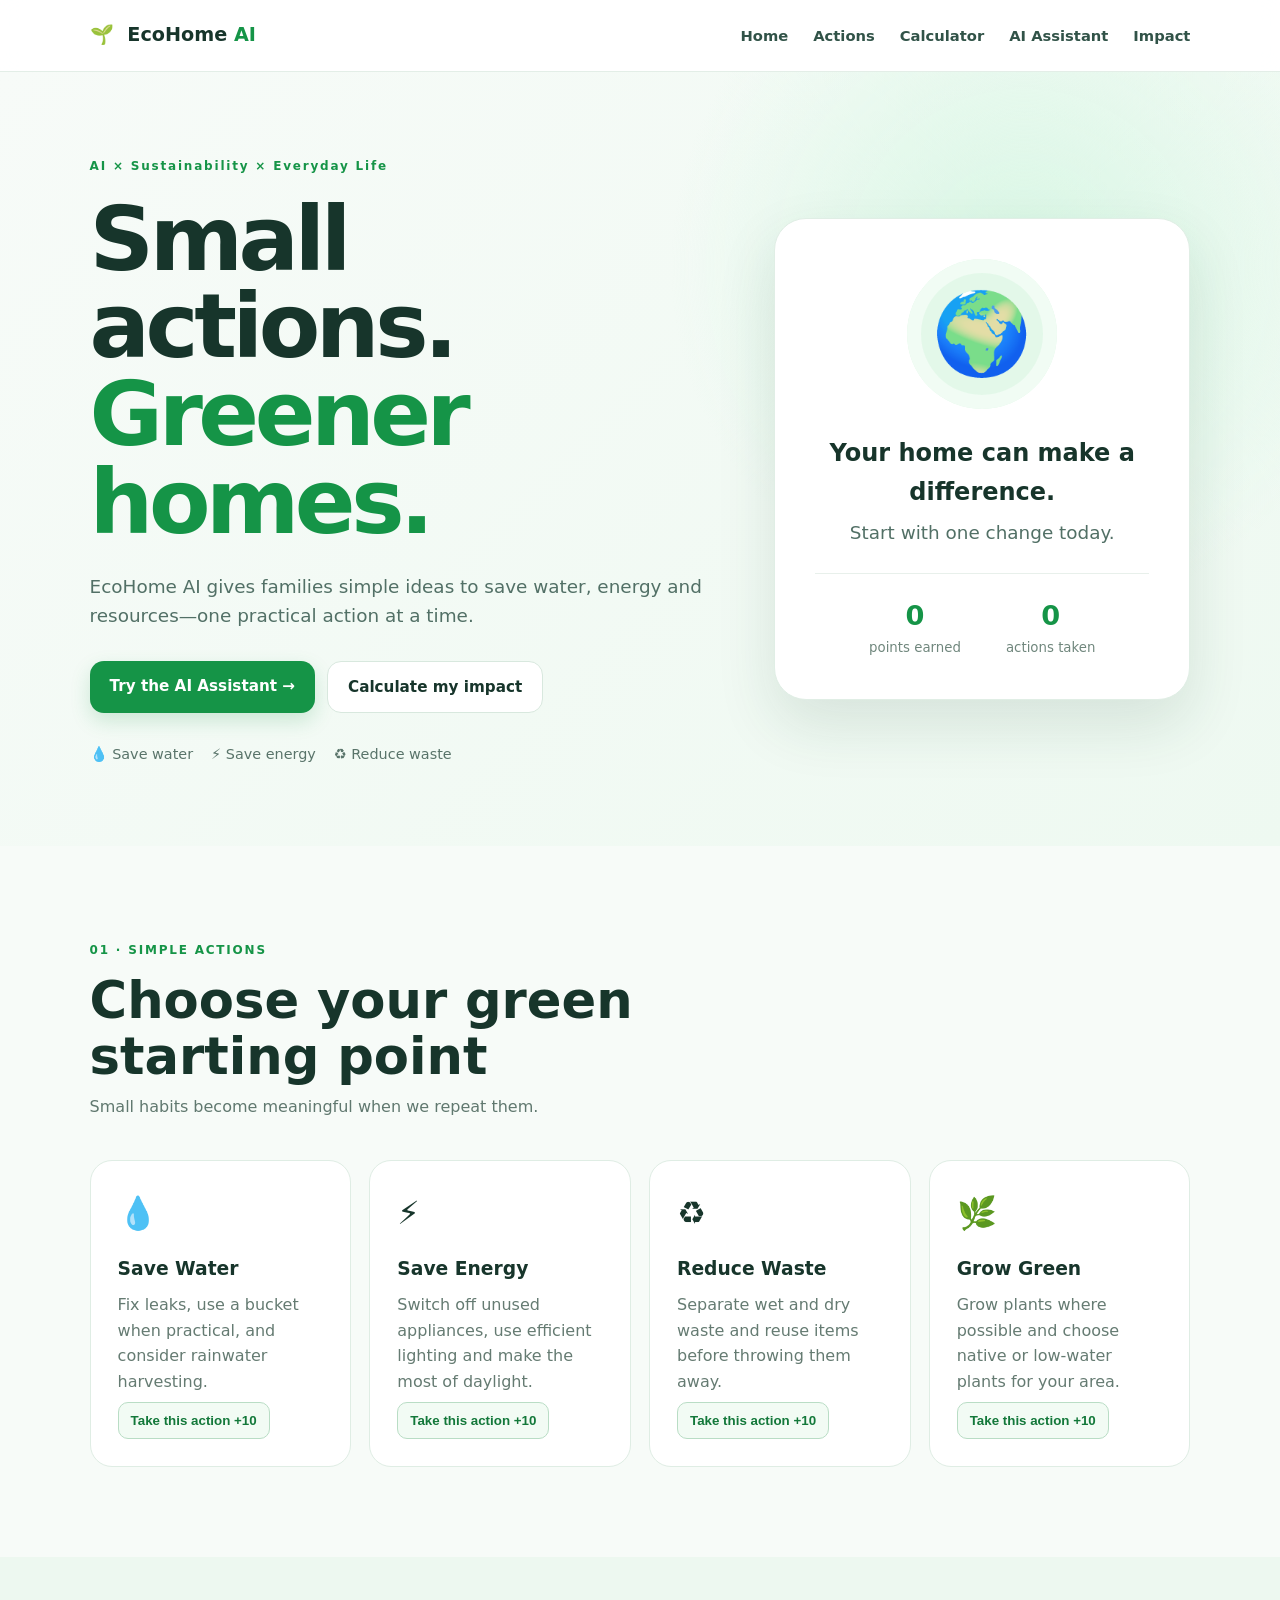
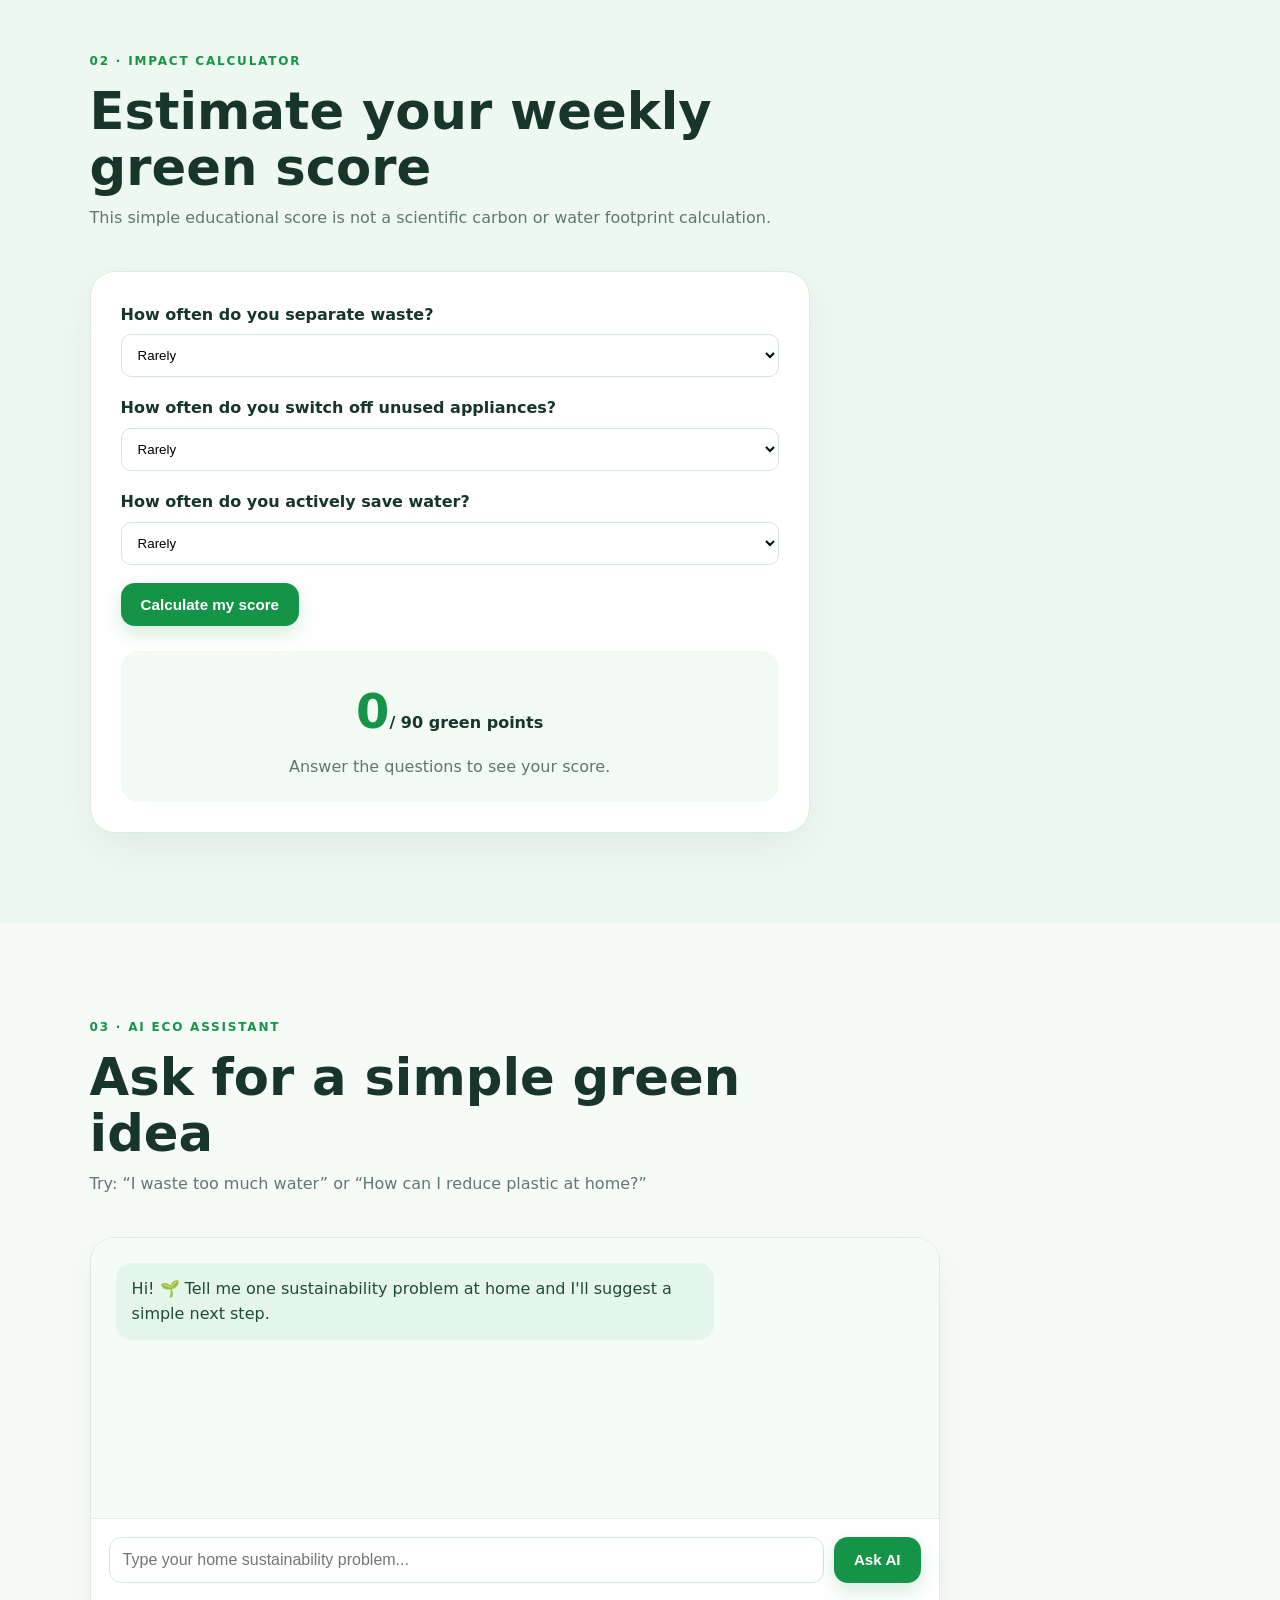
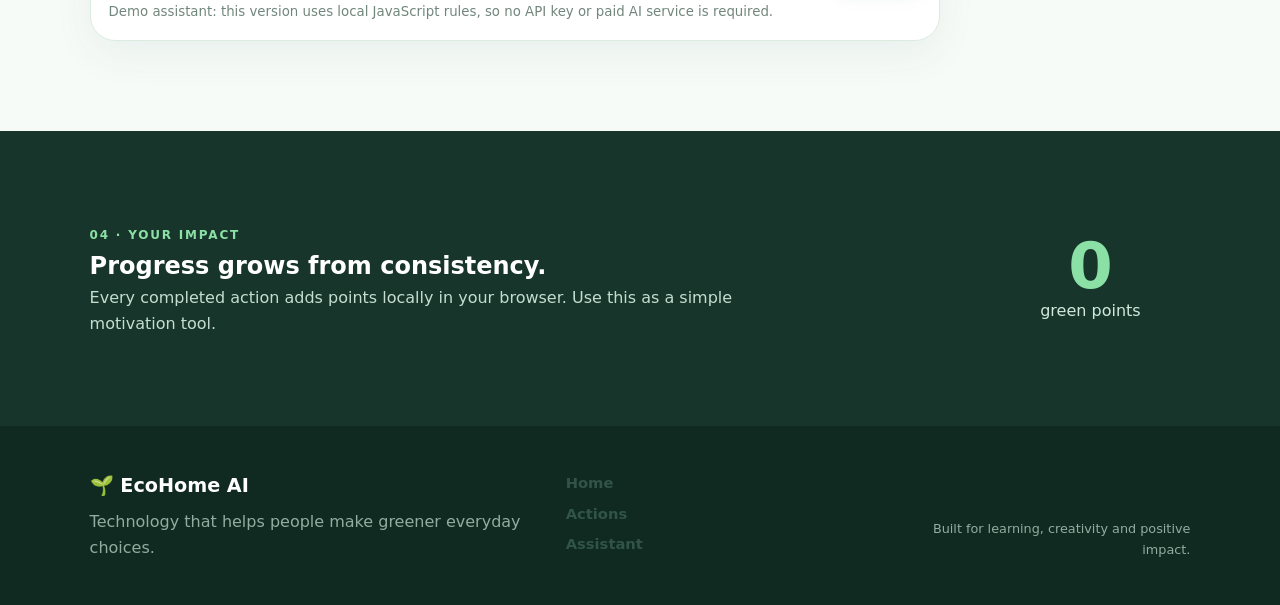
==== index.html @ 1391f14a "Add files via upload" ====
<!DOCTYPE html>
<html lang="en">
<head>
  <meta charset="UTF-8" />
  <meta name="viewport" content="width=device-width, initial-scale=1.0" />
  <meta name="description" content="EcoHome AI helps households make simple, practical sustainable choices." />
  <title>EcoHome AI | Small Actions. Greener Homes.</title>
  <link rel="stylesheet" href="styles.css" />
</head>
<body>
  <header class="nav">
    <a class="brand" href="#home"><span>🌱</span> EcoHome <b>AI</b></a>
    <button class="menu" aria-label="Open menu">☰</button>
    <nav>
      <a href="#home">Home</a>
      <a href="#actions">Actions</a>
      <a href="#calculator">Calculator</a>
      <a href="#assistant">AI Assistant</a>
      <a href="#impact">Impact</a>
    </nav>
  </header>

  <main>
    <section id="home" class="hero">
      <div class="hero-copy">
        <span class="eyebrow">AI × Sustainability × Everyday Life</span>
        <h1>Small actions.<br><span>Greener homes.</span></h1>
        <p>EcoHome AI gives families simple ideas to save water, energy and resources—one practical action at a time.</p>
        <div class="hero-buttons">
          <a class="btn primary" href="#assistant">Try the AI Assistant →</a>
          <a class="btn secondary" href="#calculator">Calculate my impact</a>
        </div>
        <div class="trust-row">
          <span>💧 Save water</span><span>⚡ Save energy</span><span>♻️ Reduce waste</span>
        </div>
      </div>
      <div class="hero-card">
        <div class="orb">🌍</div>
        <h3>Your home can make a difference.</h3>
        <p>Start with one change today.</p>
        <div class="mini-stats"><div><strong id="heroPoints">0</strong><small>points earned</small></div><div><strong id="heroActions">0</strong><small>actions taken</small></div></div>
      </div>
    </section>

    <section id="actions" class="section">
      <div class="section-head">
        <span class="eyebrow">01 · SIMPLE ACTIONS</span>
        <h2>Choose your green starting point</h2>
        <p>Small habits become meaningful when we repeat them.</p>
      </div>
      <div class="cards">
        <article class="card">
          <div class="icon">💧</div><h3>Save Water</h3>
          <p>Fix leaks, use a bucket when practical, and consider rainwater harvesting.</p>
          <button class="action-btn" data-points="10">Take this action +10</button>
        </article>
        <article class="card">
          <div class="icon">⚡</div><h3>Save Energy</h3>
          <p>Switch off unused appliances, use efficient lighting and make the most of daylight.</p>
          <button class="action-btn" data-points="10">Take this action +10</button>
        </article>
        <article class="card">
          <div class="icon">♻️</div><h3>Reduce Waste</h3>
          <p>Separate wet and dry waste and reuse items before throwing them away.</p>
          <button class="action-btn" data-points="10">Take this action +10</button>
        </article>
        <article class="card">
          <div class="icon">🌿</div><h3>Grow Green</h3>
          <p>Grow plants where possible and choose native or low-water plants for your area.</p>
          <button class="action-btn" data-points="10">Take this action +10</button>
        </article>
      </div>
    </section>

    <section id="calculator" class="section alt">
      <div class="section-head">
        <span class="eyebrow">02 · IMPACT CALCULATOR</span>
        <h2>Estimate your weekly green score</h2>
        <p>This simple educational score is not a scientific carbon or water footprint calculation.</p>
      </div>
      <div class="calculator">
        <label>How often do you separate waste?
          <select id="waste"><option value="0">Rarely</option><option value="10">Sometimes</option><option value="20">Usually</option><option value="30">Always</option></select>
        </label>
        <label>How often do you switch off unused appliances?
          <select id="energy"><option value="0">Rarely</option><option value="10">Sometimes</option><option value="20">Usually</option><option value="30">Always</option></select>
        </label>
        <label>How often do you actively save water?
          <select id="water"><option value="0">Rarely</option><option value="10">Sometimes</option><option value="20">Usually</option><option value="30">Always</option></select>
        </label>
        <button class="btn primary" id="calculate">Calculate my score</button>
        <div class="score" id="scoreBox"><strong id="score">0</strong><span>/ 90 green points</span><p id="scoreMessage">Answer the questions to see your score.</p></div>
      </div>
    </section>

    <section id="assistant" class="section">
      <div class="section-head">
        <span class="eyebrow">03 · AI ECO ASSISTANT</span>
        <h2>Ask for a simple green idea</h2>
        <p>Try: “I waste too much water” or “How can I reduce plastic at home?”</p>
      </div>
      <div class="assistant">
        <div class="chat" id="chat">
          <div class="bubble bot">Hi! 🌱 Tell me one sustainability problem at home and I'll suggest a simple next step.</div>
        </div>
        <form id="chatForm" class="chat-form">
          <input id="userInput" placeholder="Type your home sustainability problem..." autocomplete="off" />
          <button class="btn primary" type="submit">Ask AI</button>
        </form>
        <small class="note">Demo assistant: this version uses local JavaScript rules, so no API key or paid AI service is required.</small>
      </div>
    </section>

    <section id="impact" class="section impact">
      <div>
        <span class="eyebrow">04 · YOUR IMPACT</span>
        <h2>Progress grows from consistency.</h2>
        <p>Every completed action adds points locally in your browser. Use this as a simple motivation tool.</p>
      </div>
      <div class="impact-number"><strong id="impactPoints">0</strong><span>green points</span></div>
    </section>
  </main>

  <footer>
    <div><strong>🌱 EcoHome AI</strong><p>Technology that helps people make greener everyday choices.</p></div>
    <div class="footer-links"><a href="#home">Home</a><a href="#actions">Actions</a><a href="#assistant">Assistant</a></div>
    <p class="copyright">Built for learning, creativity and positive impact.</p>
  </footer>

  <script src="script.js"></script>
</body>
</html>
---- styles.css ----
*{box-sizing:border-box;margin:0;padding:0}html{scroll-behavior:smooth}body{font-family:Inter,system-ui,-apple-system,BlinkMacSystemFont,"Segoe UI",sans-serif;color:#17352b;background:#f7fbf8;line-height:1.6}.nav{height:72px;display:flex;align-items:center;justify-content:space-between;padding:0 7%;background:rgba(255,255,255,.9);backdrop-filter:blur(12px);position:sticky;top:0;z-index:10;border-bottom:1px solid #e3eee7}.brand{font-size:1.2rem;font-weight:800;color:#17352b;text-decoration:none}.brand span{margin-right:7px}.brand b{color:#159447}.nav nav{display:flex;gap:25px}.nav nav a,.footer-links a{color:#315348;text-decoration:none;font-weight:600;font-size:.92rem}.menu{display:none;background:none;border:0;font-size:1.5rem}.hero{min-height:650px;padding:80px 7%;display:grid;grid-template-columns:1.2fr .8fr;gap:60px;align-items:center;background:radial-gradient(circle at 80% 25%,#d9f7e5,transparent 30%),linear-gradient(135deg,#f7fbf8,#eef9f1)}.eyebrow{font-size:.75rem;letter-spacing:.15em;font-weight:800;color:#159447}.hero h1{font-size:clamp(3rem,7vw,6.2rem);line-height:.98;margin:18px 0 25px;letter-spacing:-.05em}.hero h1 span{color:#159447}.hero p{max-width:620px;font-size:1.15rem;color:#527066}.hero-buttons{display:flex;gap:12px;flex-wrap:wrap;margin:30px 0}.btn{display:inline-block;border:0;border-radius:14px;padding:13px 20px;font-weight:800;text-decoration:none;cursor:pointer;font-size:.95rem}.primary{background:#159447;color:#fff;box-shadow:0 8px 20px rgba(21,148,71,.18)}.secondary{background:#fff;color:#17352b;border:1px solid #d8e8de}.trust-row{display:flex;gap:18px;flex-wrap:wrap;color:#59746a;font-size:.9rem}.hero-card{background:#fff;border:1px solid #e0eee5;border-radius:32px;padding:40px;box-shadow:0 25px 60px rgba(22,70,46,.12);text-align:center}.orb{width:150px;height:150px;border-radius:50%;margin:0 auto 25px;display:grid;place-items:center;font-size:5rem;background:#e3f8e9;box-shadow:inset 0 0 0 14px #f1fcf4}.hero-card h3{font-size:1.5rem}.hero-card p{margin:7px 0 25px}.mini-stats{display:flex;justify-content:center;gap:45px;border-top:1px solid #e8f0eb;padding-top:20px}.mini-stats div{display:grid}.mini-stats strong{font-size:1.7rem;color:#159447}.mini-stats small{color:#70877d}.section{padding:90px 7%}.alt{background:#edf8f0}.section-head{max-width:760px;margin-bottom:40px}.section-head h2{font-size:clamp(2rem,4vw,3.3rem);line-height:1.1;margin:10px 0}.section-head p{color:#60786f}.cards{display:grid;grid-template-columns:repeat(4,1fr);gap:18px}.card{background:#fff;border:1px solid #dfede4;border-radius:22px;padding:27px;transition:.2s}.card:hover{transform:translateY(-5px);box-shadow:0 15px 35px rgba(20,80,45,.09)}.icon{font-size:2rem;margin-bottom:15px}.card h3{margin-bottom:8px}.card p{color:#657b72;min-height:110px}.action-btn{border:1px solid #b9ddc5;background:#f2fbf4;color:#13783a;border-radius:10px;padding:10px 12px;font-weight:800;cursor:pointer}.calculator{max-width:720px;background:#fff;border-radius:25px;border:1px solid #dcebe1;padding:30px;box-shadow:0 15px 40px rgba(25,70,45,.06)}.calculator label{display:block;font-weight:700;margin-bottom:18px}.calculator select{display:block;width:100%;margin-top:7px;padding:12px;border:1px solid #d4e4da;border-radius:10px;background:#fff}.score{margin-top:25px;text-align:center;background:#f1faf3;border-radius:18px;padding:22px}.score strong{font-size:3rem;color:#159447}.score span{font-weight:700}.score p{color:#5f776d;margin-top:5px}.assistant{max-width:850px;border:1px solid #dcebe1;border-radius:25px;background:#fff;overflow:hidden;box-shadow:0 15px 40px rgba(25,70,45,.06)}.chat{min-height:280px;padding:25px;background:#f5fbf7}.bubble{max-width:75%;padding:13px 16px;border-radius:16px;margin-bottom:12px}.bot{background:#e4f5e9;color:#204c37}.user{background:#159447;color:#fff;margin-left:auto}.chat-form{display:flex;gap:10px;padding:18px;border-top:1px solid #e1eee5}.chat-form input{flex:1;border:1px solid #d4e4da;border-radius:12px;padding:13px;font-size:1rem}.note{display:block;padding:0 18px 18px;color:#71867d}.impact{display:flex;justify-content:space-between;align-items:center;gap:30px;background:#17352b;color:#fff}.impact .eyebrow{color:#8be0a5}.impact p{max-width:650px;color:#c5ddd0}.impact-number{text-align:center;min-width:200px}.impact-number strong{display:block;font-size:4rem;color:#8be0a5;line-height:1}.impact-number span{color:#d3e8dc}footer{padding:45px 7%;background:#102a21;color:#d7e8df;display:grid;grid-template-columns:1.5fr 1fr 1fr;gap:30px}footer strong{font-size:1.2rem;color:#fff}footer p{color:#91aca0;margin-top:7px}.footer-links{display:flex;flex-direction:column;gap:7px}.copyright{text-align:right;align-self:end;font-size:.8rem}@media(max-width:850px){.nav nav{display:none}.menu{display:block}.hero{grid-template-columns:1fr;padding-top:55px}.cards{grid-template-columns:1fr 1fr}.impact{flex-direction:column;align-items:flex-start}footer{grid-template-columns:1fr}.copyright{text-align:left}}@media(max-width:550px){.cards{grid-template-columns:1fr}.hero{padding-left:5%;padding-right:5%}.section{padding:65px 5%}.hero h1{font-size:3.4rem}.hero-card{padding:28px}.chat-form{flex-direction:column}}
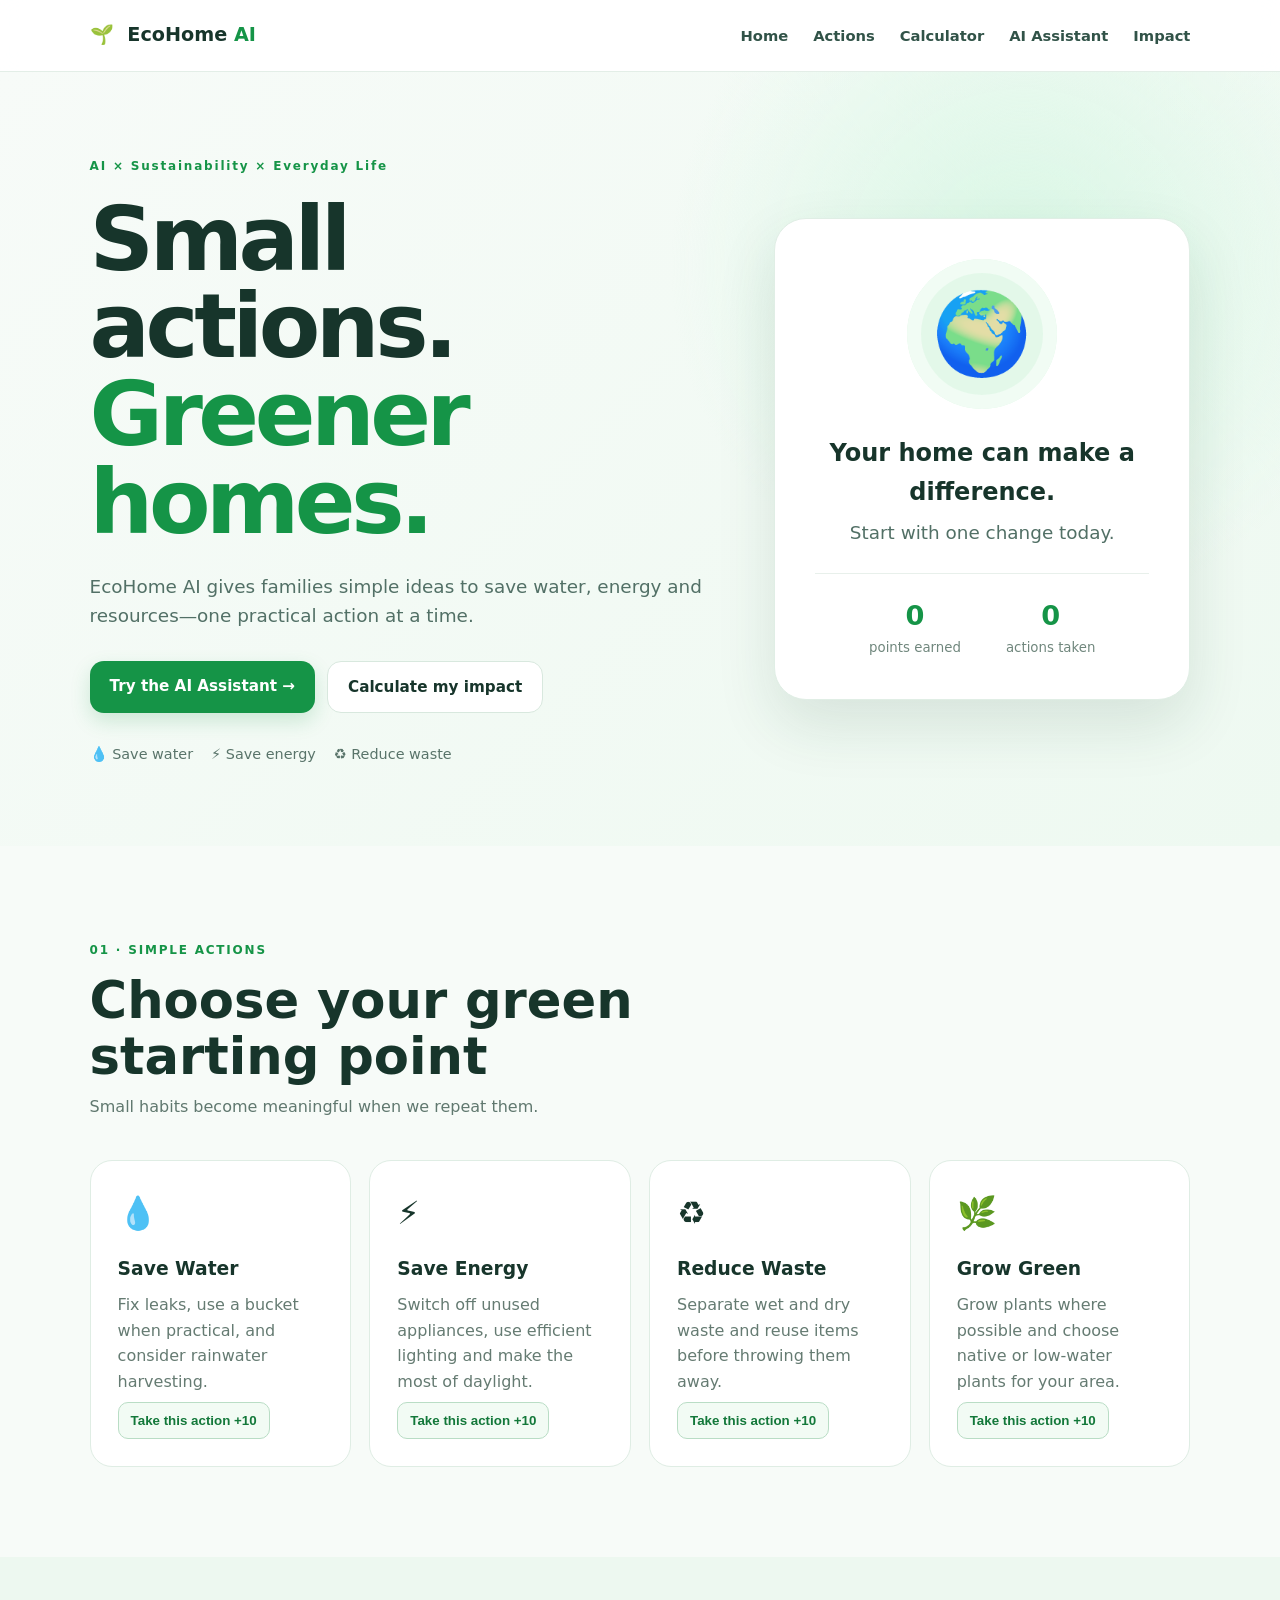
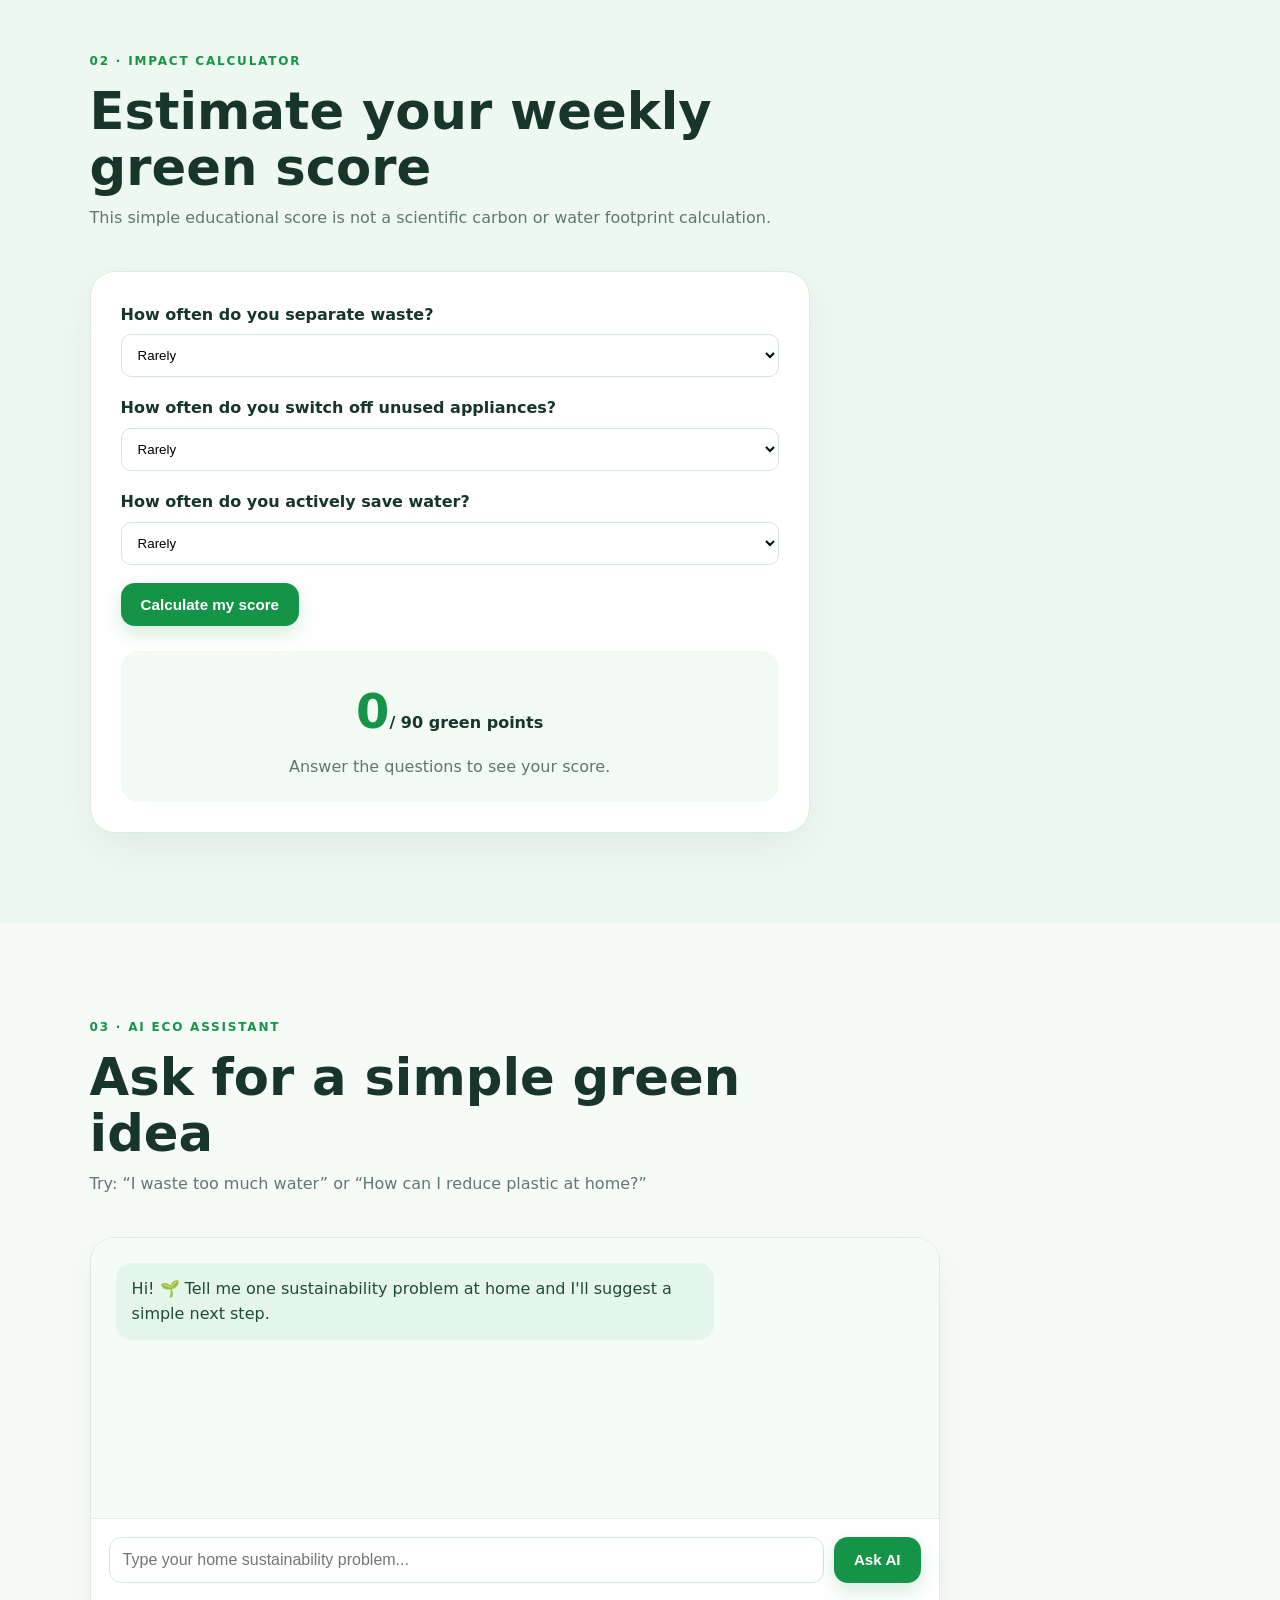
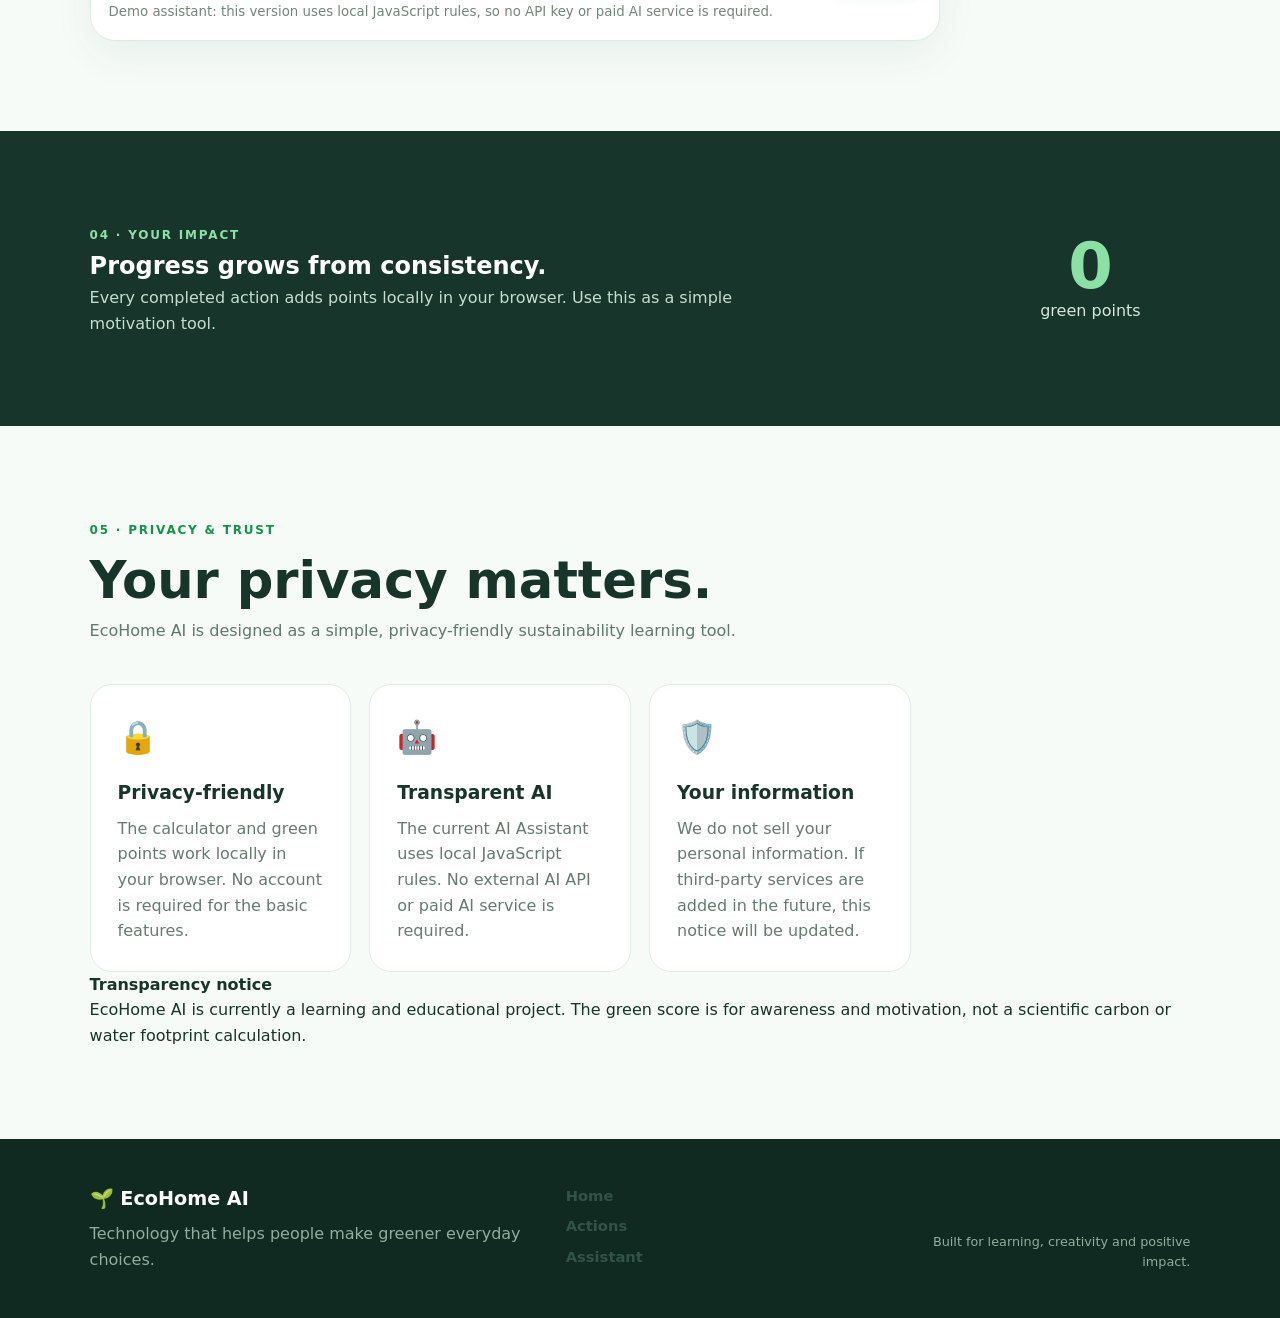
==== commit c7071f62: "index.html" ====
--- a/index.html
+++ b/index.html
@@ -119,6 +119,57 @@
       </div>
       <div class="impact-number"><strong id="impactPoints">0</strong><span>green points</span></div>
     </section>
+
+    <!-- PRIVACY & TRUST -->
+    <section id="privacy" class="section privacy">
+      <div class="section-head">
+        <span class="eyebrow">05 · PRIVACY & TRUST</span>
+        <h2>Your privacy matters.</h2>
+        <p>
+          EcoHome AI is designed as a simple, privacy-friendly
+          sustainability learning tool.
+        </p>
+      </div>
+
+      <div class="cards">
+        <article class="card">
+          <div class="icon">🔒</div>
+          <h3>Privacy-friendly</h3>
+          <p>
+            The calculator and green points work locally in your
+            browser. No account is required for the basic features.
+          </p>
+        </article>
+
+        <article class="card">
+          <div class="icon">🤖</div>
+          <h3>Transparent AI</h3>
+          <p>
+            The current AI Assistant uses local JavaScript rules.
+            No external AI API or paid AI service is required.
+          </p>
+        </article>
+
+        <article class="card">
+          <div class="icon">🛡️</div>
+          <h3>Your information</h3>
+          <p>
+            We do not sell your personal information. If third-party
+            services are added in the future, this notice will be updated.
+          </p>
+        </article>
+      </div>
+
+      <div class="privacy-note">
+        <strong>Transparency notice</strong>
+        <p>
+          EcoHome AI is currently a learning and educational project.
+          The green score is for awareness and motivation, not a
+          scientific carbon or water footprint calculation.
+        </p>
+      </div>
+    </section>
+
   </main>
 
   <footer>
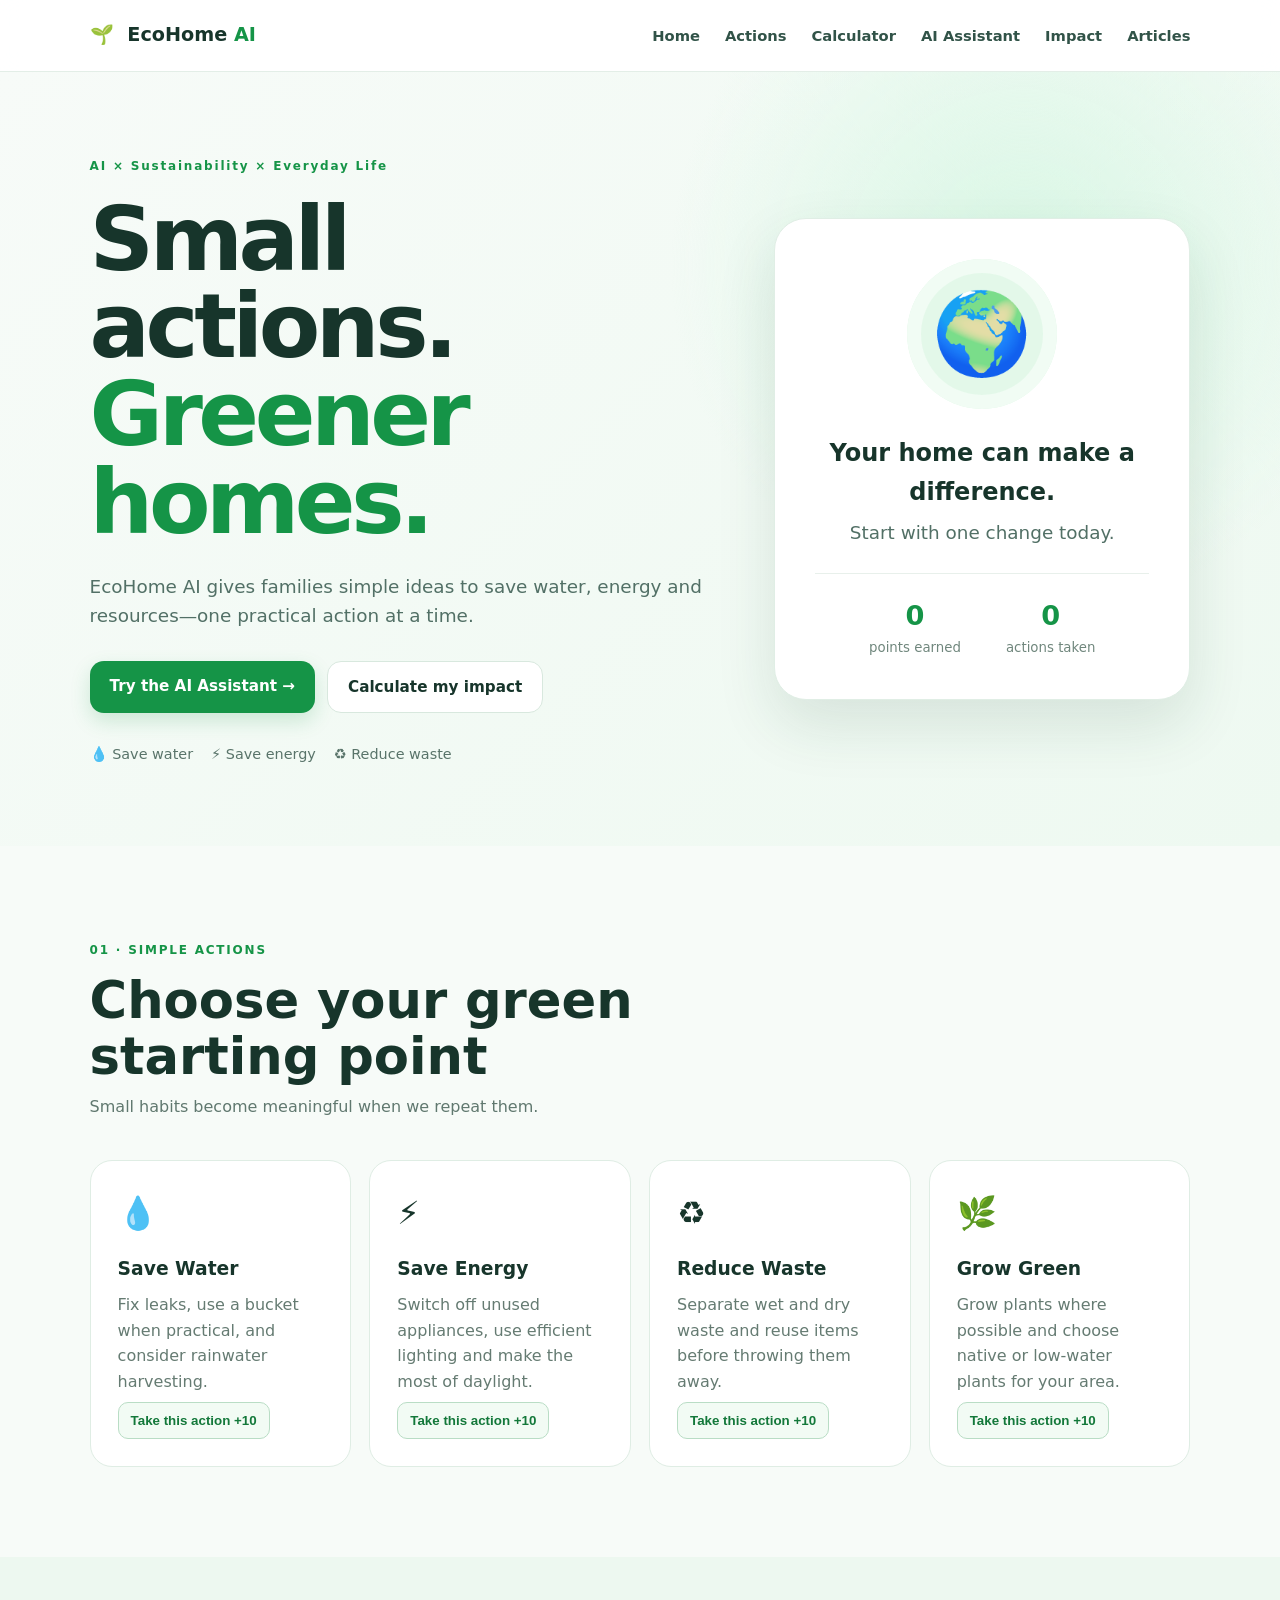
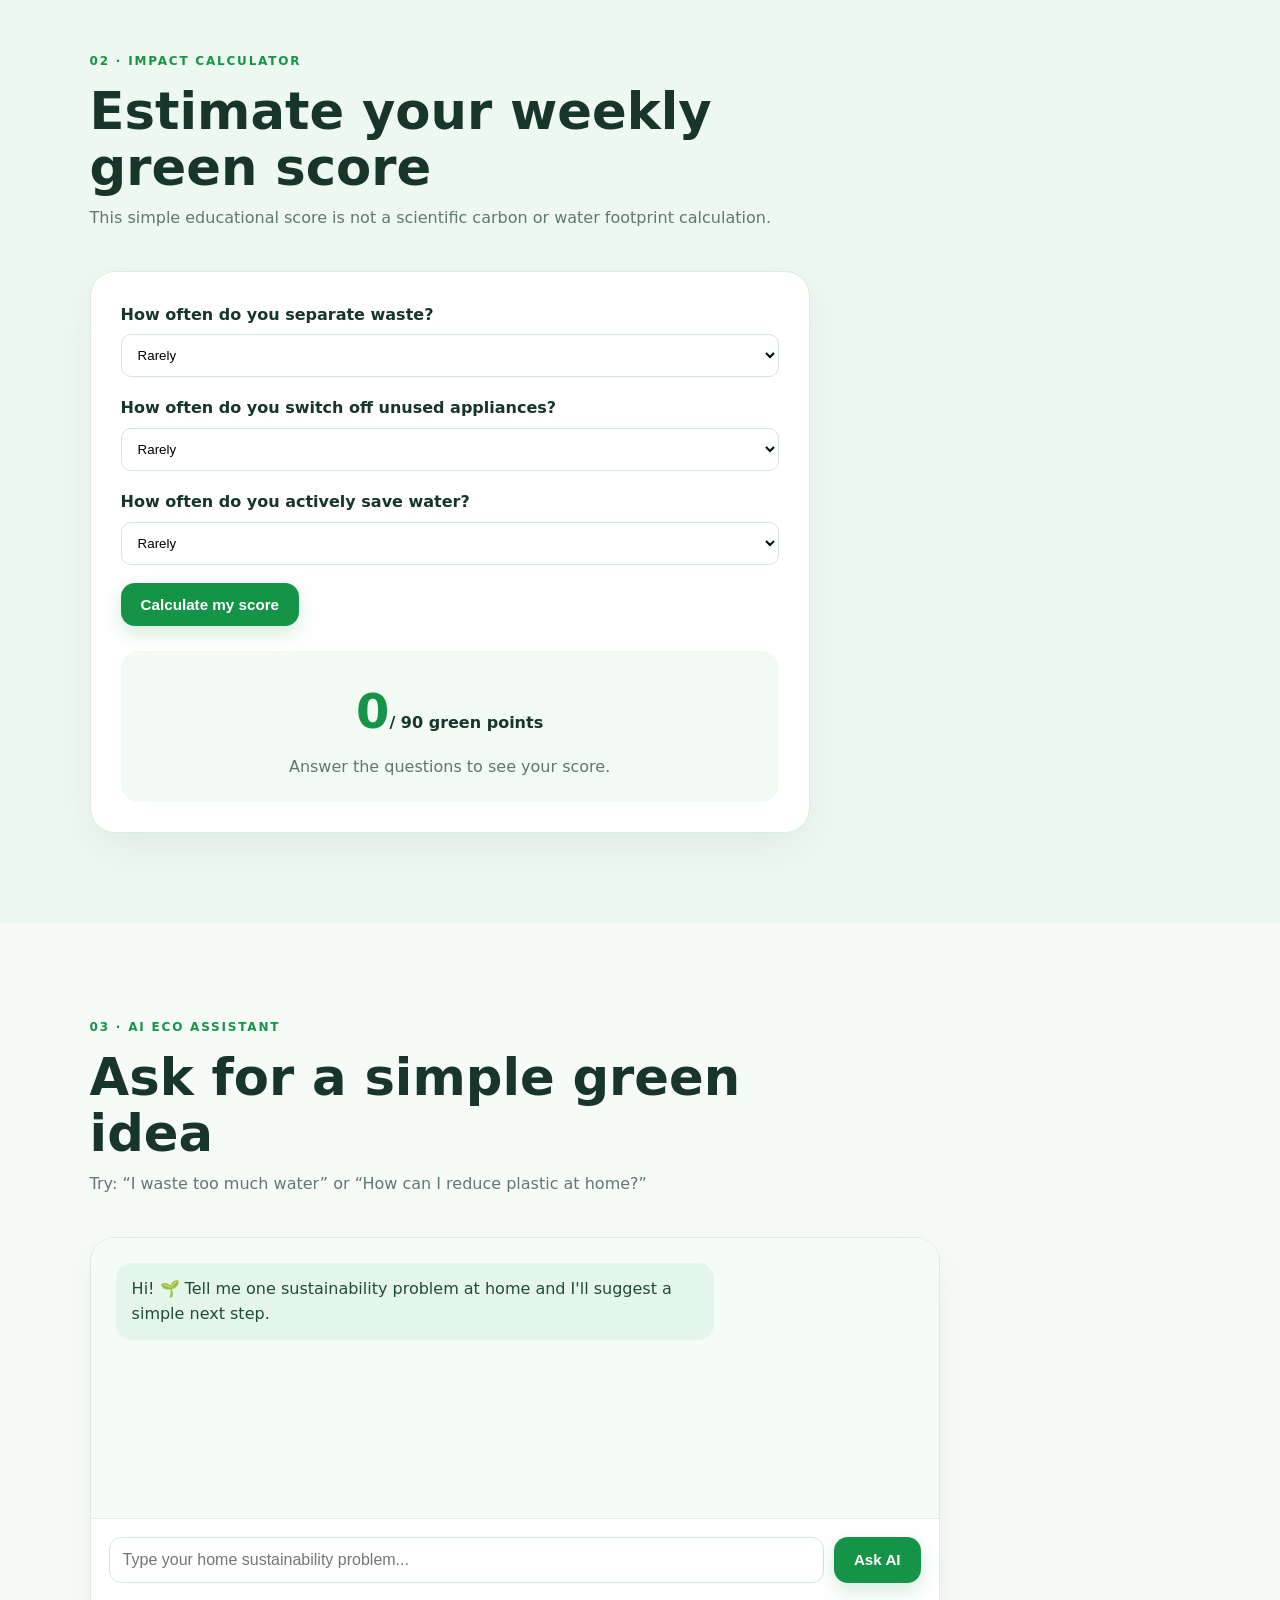
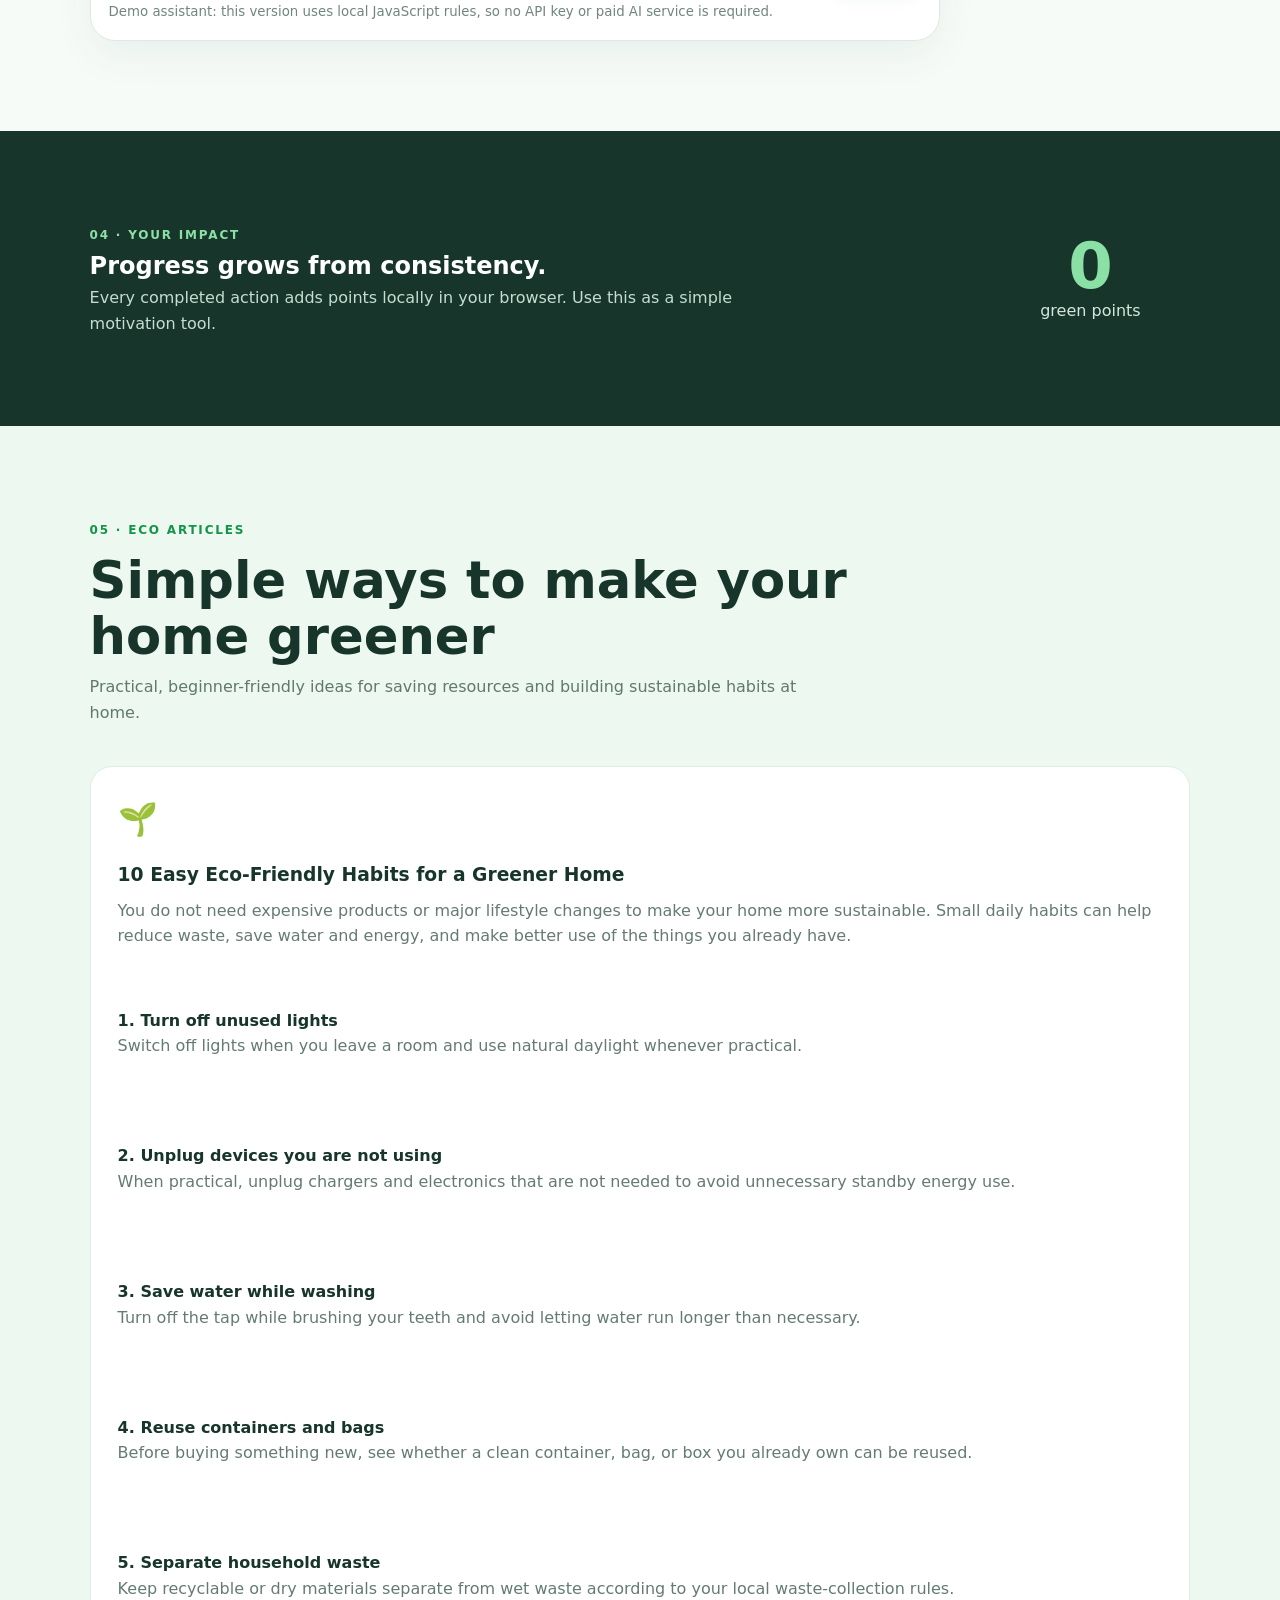
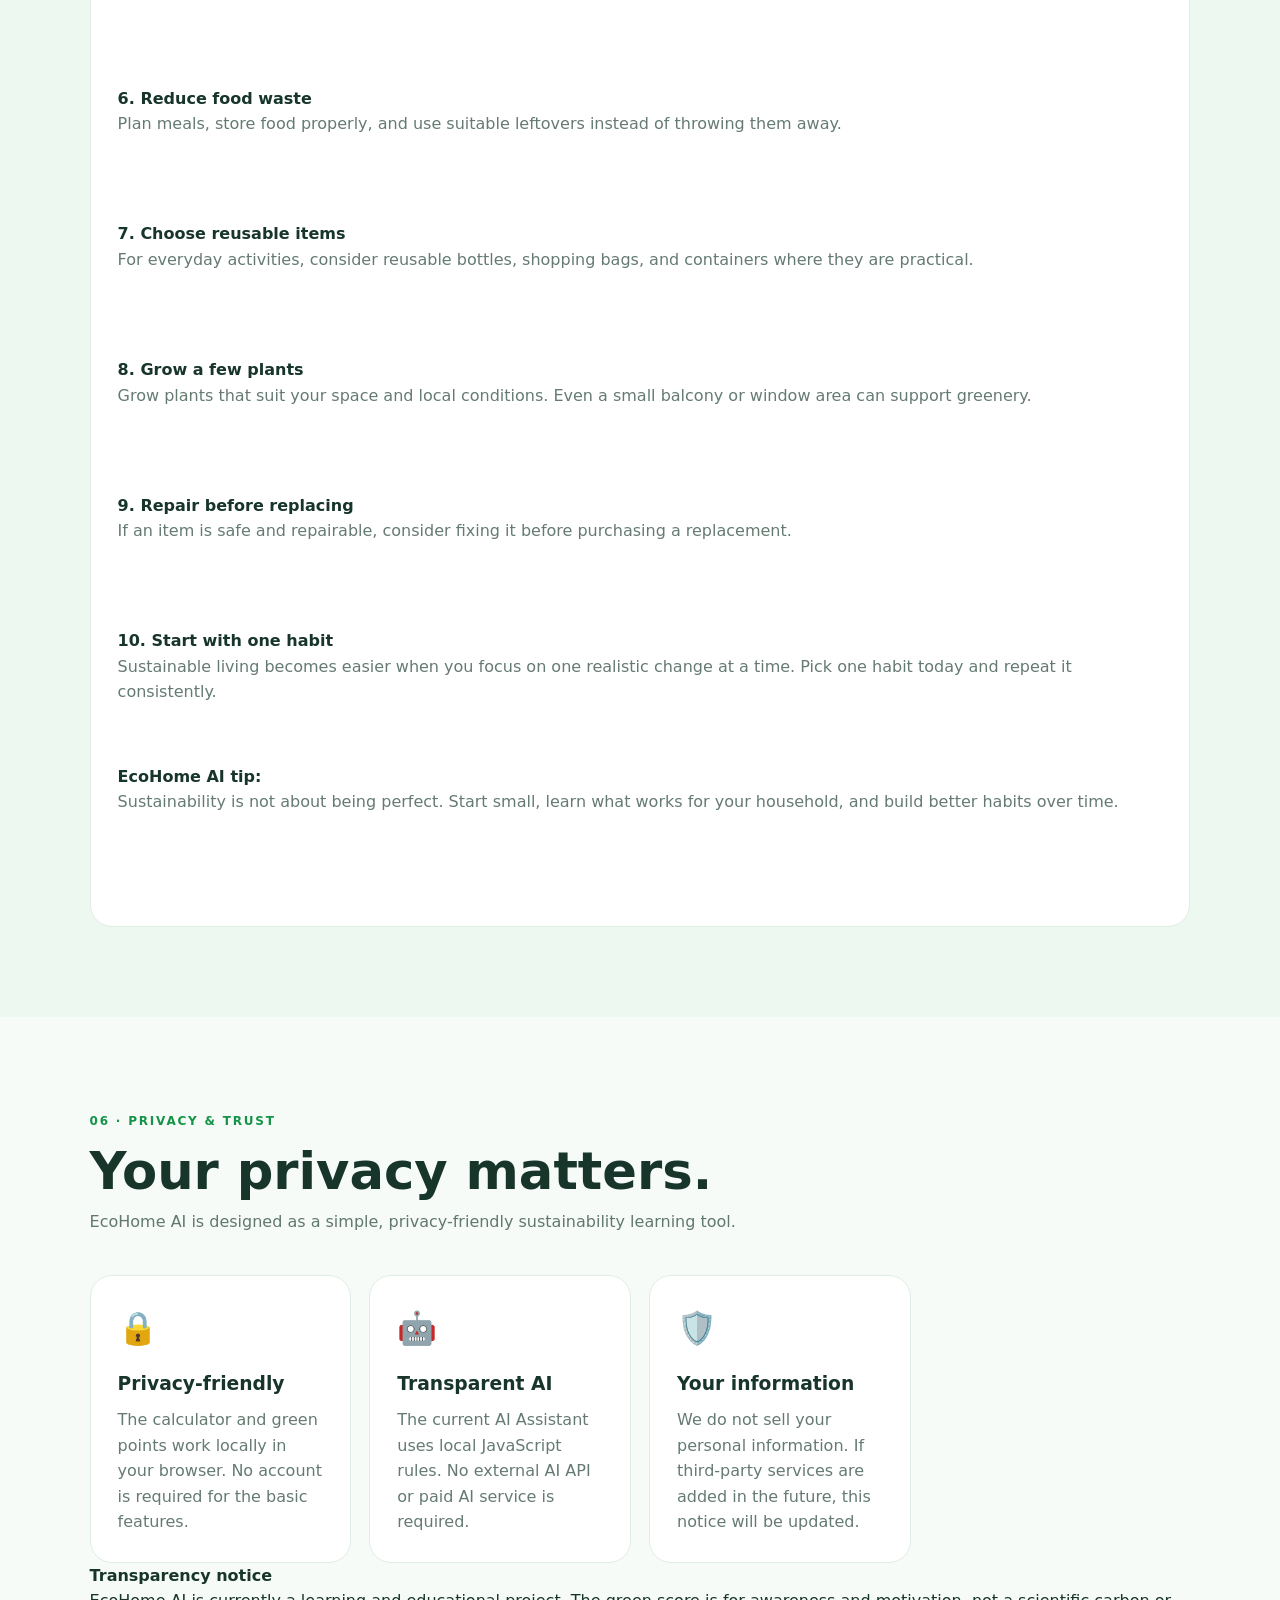
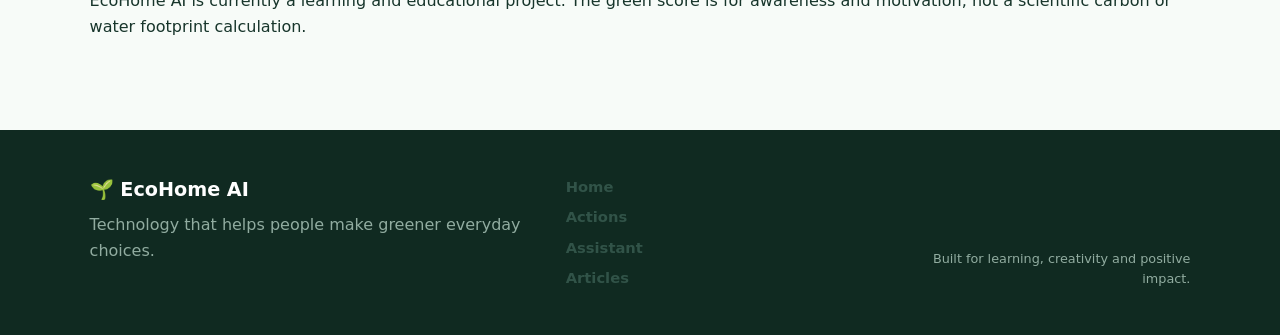
==== commit 7ad0e64a: "index.html" ====
--- a/index.html
+++ b/index.html
@@ -17,6 +17,7 @@
       <a href="#calculator">Calculator</a>
       <a href="#assistant">AI Assistant</a>
       <a href="#impact">Impact</a>
+      <a href="#articles">Articles</a>
     </nav>
   </header>
 
@@ -120,10 +121,71 @@
       <div class="impact-number"><strong id="impactPoints">0</strong><span>green points</span></div>
     </section>
 
+
+    <!-- ARTICLES -->
+    <section id="articles" class="section alt">
+      <div class="section-head">
+        <span class="eyebrow">05 · ECO ARTICLES</span>
+        <h2>Simple ways to make your home greener</h2>
+        <p>Practical, beginner-friendly ideas for saving resources and building sustainable habits at home.</p>
+      </div>
+
+      <article class="card">
+        <div class="icon">🌱</div>
+        <h3>10 Easy Eco-Friendly Habits for a Greener Home</h3>
+        <p>
+          You do not need expensive products or major lifestyle changes to make your
+          home more sustainable. Small daily habits can help reduce waste, save
+          water and energy, and make better use of the things you already have.
+        </p>
+
+        <h4>1. Turn off unused lights</h4>
+        <p>Switch off lights when you leave a room and use natural daylight whenever practical.</p>
+
+        <h4>2. Unplug devices you are not using</h4>
+        <p>When practical, unplug chargers and electronics that are not needed to avoid unnecessary standby energy use.</p>
+
+        <h4>3. Save water while washing</h4>
+        <p>Turn off the tap while brushing your teeth and avoid letting water run longer than necessary.</p>
+
+        <h4>4. Reuse containers and bags</h4>
+        <p>Before buying something new, see whether a clean container, bag, or box you already own can be reused.</p>
+
+        <h4>5. Separate household waste</h4>
+        <p>Keep recyclable or dry materials separate from wet waste according to your local waste-collection rules.</p>
+
+        <h4>6. Reduce food waste</h4>
+        <p>Plan meals, store food properly, and use suitable leftovers instead of throwing them away.</p>
+
+        <h4>7. Choose reusable items</h4>
+        <p>For everyday activities, consider reusable bottles, shopping bags, and containers where they are practical.</p>
+
+        <h4>8. Grow a few plants</h4>
+        <p>Grow plants that suit your space and local conditions. Even a small balcony or window area can support greenery.</p>
+
+        <h4>9. Repair before replacing</h4>
+        <p>If an item is safe and repairable, consider fixing it before purchasing a replacement.</p>
+
+        <h4>10. Start with one habit</h4>
+        <p>
+          Sustainable living becomes easier when you focus on one realistic change at a time.
+          Pick one habit today and repeat it consistently.
+        </p>
+
+        <div class="privacy-note">
+          <strong>EcoHome AI tip:</strong>
+          <p>
+            Sustainability is not about being perfect. Start small, learn what works
+            for your household, and build better habits over time.
+          </p>
+        </div>
+      </article>
+    </section>
+
     <!-- PRIVACY & TRUST -->
     <section id="privacy" class="section privacy">
       <div class="section-head">
-        <span class="eyebrow">05 · PRIVACY & TRUST</span>
+        <span class="eyebrow">06 · PRIVACY & TRUST</span>
         <h2>Your privacy matters.</h2>
         <p>
           EcoHome AI is designed as a simple, privacy-friendly
@@ -174,7 +236,7 @@
 
   <footer>
     <div><strong>🌱 EcoHome AI</strong><p>Technology that helps people make greener everyday choices.</p></div>
-    <div class="footer-links"><a href="#home">Home</a><a href="#actions">Actions</a><a href="#assistant">Assistant</a></div>
+    <div class="footer-links"><a href="#home">Home</a><a href="#actions">Actions</a><a href="#assistant">Assistant</a><a href="#articles">Articles</a></div>
     <p class="copyright">Built for learning, creativity and positive impact.</p>
   </footer>
 
